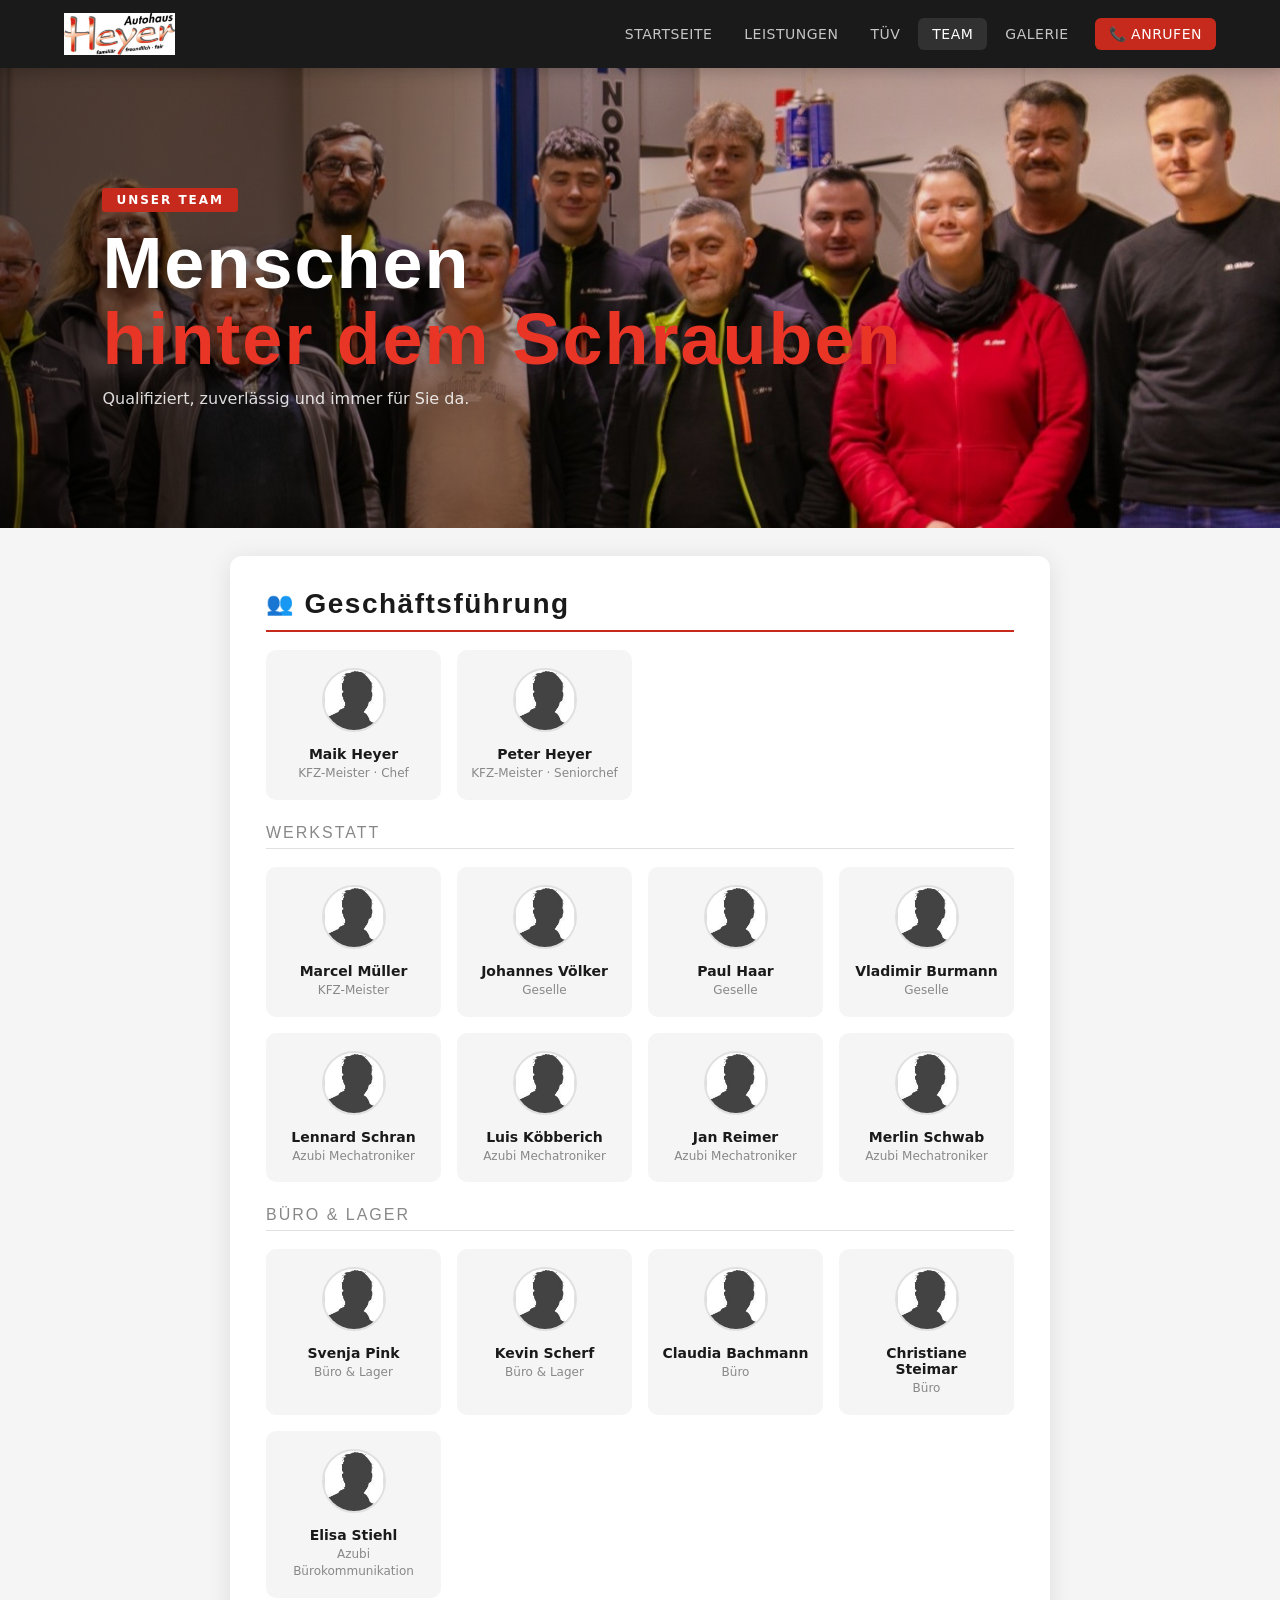
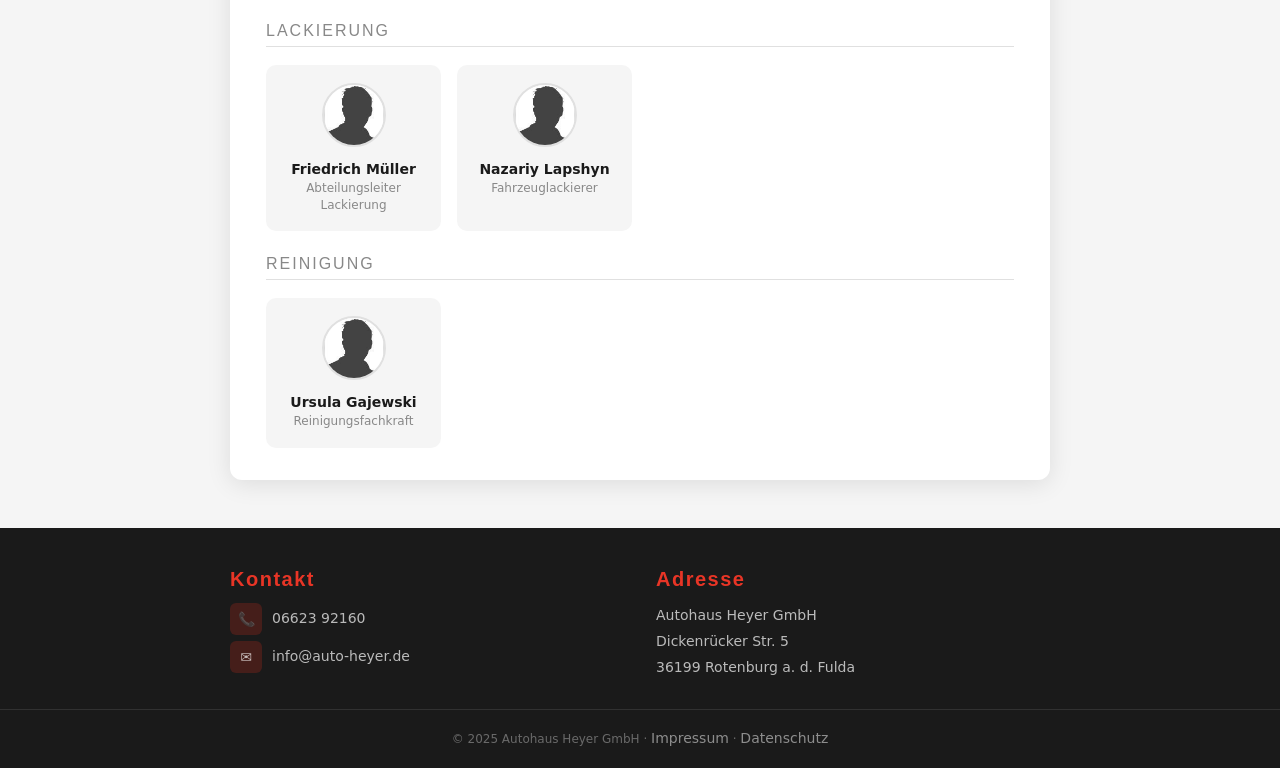
==== team.html @ 65eefb24 "initial commit" ====
<!DOCTYPE html>
<html lang="de">
<head>
    <meta charset="UTF-8">
    <meta name="viewport" content="width=device-width, initial-scale=1.0">
    <title>Team – Autohaus Heyer</title>
    <link rel="stylesheet" href="style.css">
</head>
<body>

<nav>
    <a class="nav-logo" href="index.html"><img src="images/logo.jpg" alt="Autohaus Heyer Logo"></a>
    <div class="nav-links">
        <a href="index.html">Startseite</a>
        <a href="leistungen.html">Leistungen</a>
        <a href="tuev.html">TÜV</a>
        <a href="team.html" class="active">Team</a>
        <a href="galerie.html">Galerie</a>
        <a href="tel:0662392160" class="nav-cta">📞 Anrufen</a>
    </div>
    <button class="burger" onclick="toggleMenu()" aria-label="Menü">
        <svg width="26" height="26" viewBox="0 0 50 50"><path d="M0 7.5h50v5H0zm0 15h50v5H0zm0 15h50v5H0z"/></svg>
    </button>
</nav>

<div class="mobile-menu" id="mobileMenu">
    <a href="index.html">Startseite</a>
    <a href="leistungen.html">Leistungen</a>
    <a href="tuev.html">TÜV</a>
    <a href="team.html">Team</a>
    <a href="galerie.html">Galerie</a>
    <a href="tel:0662392160">📞 06623 92160</a>
</div>

<div class="hero">
    <img src="images/Gruppenfoto-Weihnachten2024.jpg" alt="Das Team von Autohaus Heyer">
    <div class="hero-overlay">
        <div class="hero-text">
            <span class="hero-badge">Unser Team</span>
            <h1>Menschen<br><span>hinter dem Schrauben</span></h1>
            <p>Qualifiziert, zuverlässig und immer für Sie da.</p>
        </div>
    </div>
</div>

<div style="max-width:860px; margin:0 auto; padding:0 20px;">

    <div class="card">
        <h2><span class="icon">👥</span> Geschäftsführung</h2>
        <div class="team-grid">
            <div class="team-card">
                <img src="images/emptyprofile.jpg" alt="Maik Heyer">
                <div class="name">Maik Heyer</div>
                <div class="role">KFZ-Meister · Chef</div>
            </div>
            <div class="team-card">
                <img src="images/emptyprofile.jpg" alt="Peter Heyer">
                <div class="name">Peter Heyer</div>
                <div class="role">KFZ-Meister · Seniorchef</div>
            </div>
        </div>

        <div class="team-section-label">Werkstatt</div>
        <div class="team-grid">
            <div class="team-card">
                <img src="images/emptyprofile.jpg" alt="Marcel Müller">
                <div class="name">Marcel Müller</div>
                <div class="role">KFZ-Meister</div>
            </div>
            <div class="team-card">
                <img src="images/emptyprofile.jpg" alt="Johannes Völker">
                <div class="name">Johannes Völker</div>
                <div class="role">Geselle</div>
            </div>
            <div class="team-card">
                <img src="images/emptyprofile.jpg" alt="Paul Haar">
                <div class="name">Paul Haar</div>
                <div class="role">Geselle</div>
            </div>
            <div class="team-card">
                <img src="images/emptyprofile.jpg" alt="Vladimir Burmann">
                <div class="name">Vladimir Burmann</div>
                <div class="role">Geselle</div>
            </div>
            <div class="team-card">
                <img src="images/emptyprofile.jpg" alt="Lennard Schran">
                <div class="name">Lennard Schran</div>
                <div class="role">Azubi Mechatroniker</div>
            </div>
            <div class="team-card">
                <img src="images/emptyprofile.jpg" alt="Luis Köbberich">
                <div class="name">Luis Köbberich</div>
                <div class="role">Azubi Mechatroniker</div>
            </div>
            <div class="team-card">
                <img src="images/emptyprofile.jpg" alt="Jan Reimer">
                <div class="name">Jan Reimer</div>
                <div class="role">Azubi Mechatroniker</div>
            </div>
            <div class="team-card">
                <img src="images/emptyprofile.jpg" alt="Merlin Schwab">
                <div class="name">Merlin Schwab</div>
                <div class="role">Azubi Mechatroniker</div>
            </div>
        </div>

        <div class="team-section-label">Büro &amp; Lager</div>
        <div class="team-grid">
            <div class="team-card">
                <img src="images/emptyprofile.jpg" alt="Svenja Berge">
                <div class="name">Svenja Pink</div>
                <div class="role">Büro &amp; Lager</div>
            </div>
            <div class="team-card">
                <img src="images/emptyprofile.jpg" alt="Kevin Scherf">
                <div class="name">Kevin Scherf</div>
                <div class="role">Büro &amp; Lager</div>
            </div>
            <div class="team-card">
                <img src="images/emptyprofile.jpg" alt="Claudia Bachmann">
                <div class="name">Claudia Bachmann</div>
                <div class="role">Büro</div>
            </div>
            <div class="team-card">
                <img src="images/emptyprofile.jpg" alt="Christiane Steimar">
                <div class="name">Christiane Steimar</div>
                <div class="role">Büro</div>
            </div>
            <div class="team-card">
                <img src="images/emptyprofile.jpg" alt="Elisa Stiehl">
                <div class="name">Elisa Stiehl</div>
                <div class="role">Azubi Bürokommunikation</div>
            </div>
        </div>

        <div class="team-section-label">Lackierung</div>
        <div class="team-grid">
            <div class="team-card">
                <img src="images/emptyprofile.jpg" alt="Friedrich Müller">
                <div class="name">Friedrich Müller</div>
                <div class="role">Abteilungsleiter Lackierung</div>
            </div>
            <div class="team-card">
                <img src="images/emptyprofile.jpg" alt="Nazariy Lapshyn">
                <div class="name">Nazariy Lapshyn</div>
                <div class="role">Fahrzeuglackierer</div>
            </div>
        </div>

        <div class="team-section-label">Reinigung</div>
        <div class="team-grid">
            <div class="team-card">
                <img src="images/emptyprofile.jpg" alt="Ursula Gajewski">
                <div class="name">Ursula Gajewski</div>
                <div class="role">Reinigungsfachkraft</div>
            </div>
        </div>
    </div>

</div>

<footer>
    <div class="footer-inner">
        <div>
            <h3>Kontakt</h3>
            <div class="contact-item"><span class="contact-icon">📞</span><a href="tel:0662392160">06623 92160</a></div>
            <div class="contact-item"><span class="contact-icon">✉️</span><a href="mailto:info@auto-heyer.de">info@auto-heyer.de</a></div>
        </div>
        <div>
            <h3>Adresse</h3>
            <p>Autohaus Heyer GmbH<br>Dickenrücker Str. 5<br>36199 Rotenburg a. d. Fulda</p>
        </div>
    </div>
    <div class="footer-bottom">© 2025 Autohaus Heyer GmbH · <a href="impressum.html" style="color:rgba(255,255,255,0.5); text-decoration:none;">Impressum</a> · <a href="datenschutz.html" style="color:rgba(255,255,255,0.5); text-decoration:none;">Datenschutz</a></div>
</footer>

<script>
function toggleMenu() { document.getElementById('mobileMenu').classList.toggle('open'); }
document.addEventListener('click', function(e) {
    if (!e.target.closest('nav') && !e.target.closest('.mobile-menu'))
        document.getElementById('mobileMenu').classList.remove('open');
});
</script>
</body>
</html>
---- style.css ----
/*
  SCHRIFTEN – LOKALE EINBINDUNG
  Lade die Schriften hier herunter und lege sie in einen Ordner "fonts/" neben dieser Datei:
  - Bebas Neue:  https://fonts.google.com/specimen/Bebas+Neue  → BebasNeue-Regular.ttf
  - Outfit:      https://fonts.google.com/specimen/Outfit      → Outfit-VariableFont.ttf

  Dann diese @font-face-Blöcke aktivieren (Kommentarzeichen entfernen):

  @font-face {
    font-family: 'Bebas Neue';
    src: url('fonts/BebasNeue-Regular.ttf') format('truetype');
    font-display: swap;
  }
  @font-face {
    font-family: 'Outfit';
    src: url('fonts/Outfit-VariableFont.ttf') format('truetype');
    font-display: swap;
  }

  Solange die Dateien fehlen, werden die unten angegebenen Fallback-Schriften verwendet.
  Die Seite sieht damit bereits sehr gut aus.
*/

:root {
    --red: #c62a1c;
    --red-dark: #9e1f14;
    --red-light: #e83526;
    --dark: #1a1a1a;
    --dark-2: #242424;
    --mid: #3a3a3a;
    --light-bg: #f5f5f5;
    --white: #ffffff;
    --grey: #888888;
    --border: #e0e0e0;
    --shadow: 0 4px 24px rgba(0,0,0,0.10);
    --shadow-lg: 0 8px 40px rgba(0,0,0,0.18);
}

*, *::before, *::after {
    margin: 0;
    padding: 0;
    box-sizing: border-box;
}

html {
    scroll-behavior: smooth;
}

body {
    font-family: 'Outfit', 'Segoe UI', system-ui, -apple-system, sans-serif;
    background: var(--light-bg);
    color: var(--dark);
    animation: fadeIn 0.5s ease;
}

@keyframes fadeIn {
    from { opacity: 0; transform: translateY(8px); }
    to   { opacity: 1; transform: translateY(0); }
}

/* ─── NAVIGATION ─────────────────────────────── */
nav {
    background: var(--dark);
    position: sticky;
    top: 0;
    z-index: 100;
    display: flex;
    align-items: center;
    justify-content: space-between;
    padding: 0 5%;
    height: 68px;
    box-shadow: 0 2px 16px rgba(0,0,0,0.25);
}

.nav-logo {
    display: flex;
    align-items: center;
    gap: 12px;
    text-decoration: none;
}

.nav-logo img {
    height: 42px;
    object-fit: contain;
}

.nav-title {
    font-family: 'Bebas Neue', sans-serif;
    font-size: 26px;
    color: var(--white);
    letter-spacing: 1px;
    display: none; /* shown as fallback if logo fails */
}

.nav-links {
    display: flex;
    align-items: center;
    gap: 4px;
}

.nav-links a {
    color: rgba(255,255,255,0.75);
    text-decoration: none;
    font-size: 14px;
    font-weight: 500;
    letter-spacing: 0.5px;
    padding: 8px 14px;
    border-radius: 6px;
    transition: all 0.2s;
    text-transform: uppercase;
}

.nav-links a:hover,
.nav-links a.active {
    color: var(--white);
    background: rgba(255,255,255,0.1);
}

.nav-links a.nav-cta {
    background: var(--red);
    color: white;
    margin-left: 8px;
}

.nav-links a.nav-cta:hover {
    background: var(--red-light);
}

.burger {
    display: none;
    background: none;
    border: none;
    cursor: pointer;
    padding: 8px;
    color: white;
}

.burger svg { fill: white; display: block; }

/* Mobile menu */
.mobile-menu {
    display: none;
    position: fixed;
    top: 68px;
    left: 0; right: 0;
    background: var(--dark-2);
    z-index: 99;
    padding: 12px 0 20px;
    box-shadow: 0 8px 24px rgba(0,0,0,0.3);
    border-top: 2px solid var(--red);
}

.mobile-menu.open { display: block; }

.mobile-menu a {
    display: block;
    color: rgba(255,255,255,0.85);
    text-decoration: none;
    font-size: 16px;
    font-weight: 500;
    padding: 13px 5%;
    border-bottom: 1px solid rgba(255,255,255,0.07);
    transition: background 0.2s, color 0.2s;
    text-transform: uppercase;
    letter-spacing: 0.5px;
}

.mobile-menu a:hover { background: rgba(198,42,28,0.15); color: white; }

/* ─── HERO ────────────────────────────────────── */
.hero {
    position: relative;
    overflow: hidden;
    height: 460px;
}

.hero img {
    width: 100%;
    height: 100%;
    object-fit: cover;
    object-position: center;
    display: block;
}

.hero-overlay {
    position: absolute;
    inset: 0;
    background: linear-gradient(to right, rgba(0,0,0,0.6) 0%, rgba(0,0,0,0.1) 60%, transparent 100%);
    display: flex;
    align-items: center;
    padding: 0 8%;
}

.hero-text h1 {
    font-family: 'Bebas Neue', sans-serif;
    font-size: clamp(42px, 6vw, 72px);
    color: white;
    line-height: 1.05;
    letter-spacing: 2px;
    text-shadow: 0 2px 16px rgba(0,0,0,0.4);
}

.hero-text h1 span {
    color: var(--red-light);
}

.hero-text p {
    color: rgba(255,255,255,0.85);
    font-size: 16px;
    margin-top: 12px;
    font-weight: 300;
    max-width: 400px;
}

.hero-badge {
    display: inline-block;
    background: var(--red);
    color: white;
    font-size: 12px;
    font-weight: 600;
    letter-spacing: 2px;
    text-transform: uppercase;
    padding: 5px 14px;
    border-radius: 3px;
    margin-bottom: 14px;
}

/* ─── PAGE HEADER (subpages) ──────────────────── */
.page-header {
    background: var(--dark);
    padding: 40px 5%;
    border-bottom: 3px solid var(--red);
}

.page-header h1 {
    font-family: 'Bebas Neue', sans-serif;
    font-size: 40px;
    color: white;
    letter-spacing: 2px;
}

.page-header p {
    color: rgba(255,255,255,0.6);
    font-size: 15px;
    margin-top: 6px;
}

/* ─── MAIN CONTENT WRAPPER ────────────────────── */
.content-wrap {
    max-width: 860px;
    margin: 0 auto;
    padding: 0 20px;
}

/* ─── CARDS / BOXES ───────────────────────────── */
.card {
    background: var(--white);
    border-radius: 12px;
    box-shadow: var(--shadow);
    padding: 32px 36px;
    margin: 28px auto;
    max-width: 860px;
    margin-left: auto;
    margin-right: auto;
}

.card h2 {
    font-family: 'Bebas Neue', sans-serif;
    font-size: 28px;
    color: var(--dark);
    letter-spacing: 1.5px;
    margin-bottom: 14px;
    padding-bottom: 10px;
    border-bottom: 2px solid var(--red);
    display: flex;
    align-items: center;
    gap: 10px;
}

.card h2 .icon {
    font-size: 22px;
}

.card p {
    font-size: 15px;
    line-height: 1.7;
    color: #444;
}

/* ─── ÖFFNUNGSZEITEN GRID ─────────────────────── */
.hours-grid {
    display: grid;
    grid-template-columns: 1fr 1fr;
    gap: 10px 30px;
    margin-top: 10px;
}

.hours-row {
    display: contents;
}

.hours-day {
    font-weight: 600;
    color: var(--dark);
    font-size: 15px;
    padding: 8px 0;
    border-bottom: 1px solid var(--border);
}

.hours-time {
    color: #555;
    font-size: 15px;
    padding: 8px 0;
    border-bottom: 1px solid var(--border);
}

.hours-closed {
    color: var(--red);
    font-weight: 600;
}

/* ─── HIGHLIGHT BOX ───────────────────────────── */
.highlight-box {
    background: linear-gradient(135deg, var(--red) 0%, var(--red-dark) 100%);
    border-radius: 12px;
    padding: 28px 36px;
    color: white;
    margin: 28px auto;
    max-width: 860px;
    display: flex;
    align-items: center;
    justify-content: space-between;
    gap: 20px;
    box-shadow: var(--shadow-lg);
}

.highlight-box h2 {
    font-family: 'Bebas Neue', sans-serif;
    font-size: 26px;
    letter-spacing: 1.5px;
    margin-bottom: 6px;
}

.highlight-box p {
    font-size: 15px;
    opacity: 0.9;
}

.highlight-price {
    font-family: 'Bebas Neue', sans-serif;
    font-size: 52px;
    letter-spacing: 2px;
    white-space: nowrap;
    opacity: 0.95;
}

/* ─── PAKETE ──────────────────────────────────── */
.pakete-grid {
    display: flex;
    gap: 16px;
    flex-wrap: wrap;
    margin-top: 18px;
}

.paket-item {
    background: var(--light-bg);
    border-radius: 10px;
    padding: 12px 20px;
    display: flex;
    align-items: center;
    gap: 12px;
}

.paket-item img {
    height: 40px;
    object-fit: contain;
    border-radius: 4px;
}

/* ─── LEISTUNGEN LIST ─────────────────────────── */
.leistungen-grid {
    display: grid;
    grid-template-columns: 1fr 1fr;
    gap: 20px;
    margin-top: 16px;
}

.leistung-group {
    background: var(--light-bg);
    border-radius: 10px;
    padding: 18px 20px;
}

.leistung-group h3 {
    font-family: 'Bebas Neue', sans-serif;
    font-size: 18px;
    letter-spacing: 1px;
    color: var(--red);
    margin-bottom: 10px;
    display: flex;
    align-items: center;
    gap: 8px;
}

.leistung-group ul {
    list-style: none;
    padding: 0;
}

.leistung-group ul li {
    font-size: 14px;
    color: #555;
    padding: 4px 0;
    border-bottom: 1px solid rgba(0,0,0,0.05);
    display: flex;
    align-items: flex-start;
    gap: 7px;
}

.leistung-group ul li::before {
    content: '›';
    color: var(--red);
    font-weight: 700;
    flex-shrink: 0;
    margin-top: 1px;
}

/* ─── REIFEN ──────────────────────────────────── */
.reifen-prices {
    display: grid;
    grid-template-columns: 1fr 1fr;
    gap: 16px;
    margin-top: 18px;
}

.price-item {
    background: var(--light-bg);
    border-radius: 10px;
    padding: 20px;
    display: flex;
    justify-content: space-between;
    align-items: center;
}

.price-item .label { font-size: 14px; color: #555; font-weight: 500; }
.price-item .price {
    font-family: 'Bebas Neue', sans-serif;
    font-size: 28px;
    color: var(--red);
    letter-spacing: 1px;
}

.btn {
    display: inline-flex;
    align-items: center;
    gap: 8px;
    background: var(--red);
    color: white;
    text-decoration: none;
    padding: 13px 28px;
    border-radius: 8px;
    font-size: 15px;
    font-weight: 600;
    letter-spacing: 0.5px;
    margin-top: 20px;
    transition: background 0.2s, transform 0.15s;
}

.btn:hover { background: var(--red-light); transform: translateY(-1px); }

/* ─── TEAM ────────────────────────────────────── */
.team-grid {
    display: grid;
    grid-template-columns: repeat(auto-fill, minmax(160px, 1fr));
    gap: 16px;
    margin-top: 18px;
}

.team-card {
    background: var(--light-bg);
    border-radius: 10px;
    padding: 18px 14px;
    text-align: center;
}

.team-card img {
    width: 64px;
    height: 64px;
    border-radius: 50%;
    object-fit: cover;
    margin-bottom: 10px;
    border: 2px solid var(--border);
}

.team-card .name {
    font-weight: 600;
    font-size: 14px;
    color: var(--dark);
    margin-bottom: 3px;
}

.team-card .role {
    font-size: 12px;
    color: var(--grey);
    line-height: 1.4;
}

.team-section-label {
    font-family: 'Bebas Neue', sans-serif;
    font-size: 16px;
    letter-spacing: 2px;
    color: var(--grey);
    text-transform: uppercase;
    margin: 24px 0 10px;
    padding-bottom: 6px;
    border-bottom: 1px solid var(--border);
}

/* ─── FOOTER ──────────────────────────────────── */
footer {
    background: var(--dark);
    color: white;
    margin-top: 48px;
}

.footer-inner {
    max-width: 860px;
    margin: 0 auto;
    padding: 40px 20px 28px;
    display: grid;
    grid-template-columns: 1fr 1fr;
    gap: 32px;
}

footer h3 {
    font-family: 'Bebas Neue', sans-serif;
    font-size: 20px;
    letter-spacing: 1.5px;
    color: var(--red-light);
    margin-bottom: 12px;
}

footer p, footer a {
    font-size: 14px;
    line-height: 1.85;
    color: rgba(255,255,255,0.7);
    text-decoration: none;
}

footer a:hover { color: white; }

.footer-bottom {
    border-top: 1px solid rgba(255,255,255,0.1);
    text-align: center;
    padding: 16px 20px;
    font-size: 12px;
    color: rgba(255,255,255,0.35);
}

/* ─── CONTACT INFO ────────────────────────────── */
.contact-item {
    display: flex;
    align-items: center;
    gap: 10px;
    margin: 6px 0;
    font-size: 14px;
    color: rgba(255,255,255,0.7);
}

.contact-icon {
    width: 32px;
    height: 32px;
    background: rgba(198,42,28,0.25);
    border-radius: 6px;
    display: flex;
    align-items: center;
    justify-content: center;
    font-size: 14px;
    flex-shrink: 0;
}

/* ─── RESPONSIVE ──────────────────────────────── */
@media (max-width: 768px) {
    .nav-links { display: none; }
    .burger { display: block; }

    .hero { height: 300px; }

    .card { padding: 22px 18px; margin: 16px 12px; }
    .highlight-box { flex-direction: column; text-align: center; padding: 24px 20px; margin: 16px 12px; }
    .leistungen-grid { grid-template-columns: 1fr; }
    .reifen-prices { grid-template-columns: 1fr; }
    .team-grid { grid-template-columns: repeat(auto-fill, minmax(130px, 1fr)); }
    .footer-inner { grid-template-columns: 1fr; gap: 20px; }
    .hours-grid { grid-template-columns: 1fr; }
    .hours-day { border-bottom: none; padding-bottom: 0; font-weight: 700; }
    .hours-time { padding-top: 0; }
    .page-header { padding: 28px 5%; }
    .page-header h1 { font-size: 30px; }
}

@media (max-width: 480px) {
    nav { padding: 0 4%; }
    .pakete-grid { flex-direction: column; }
}
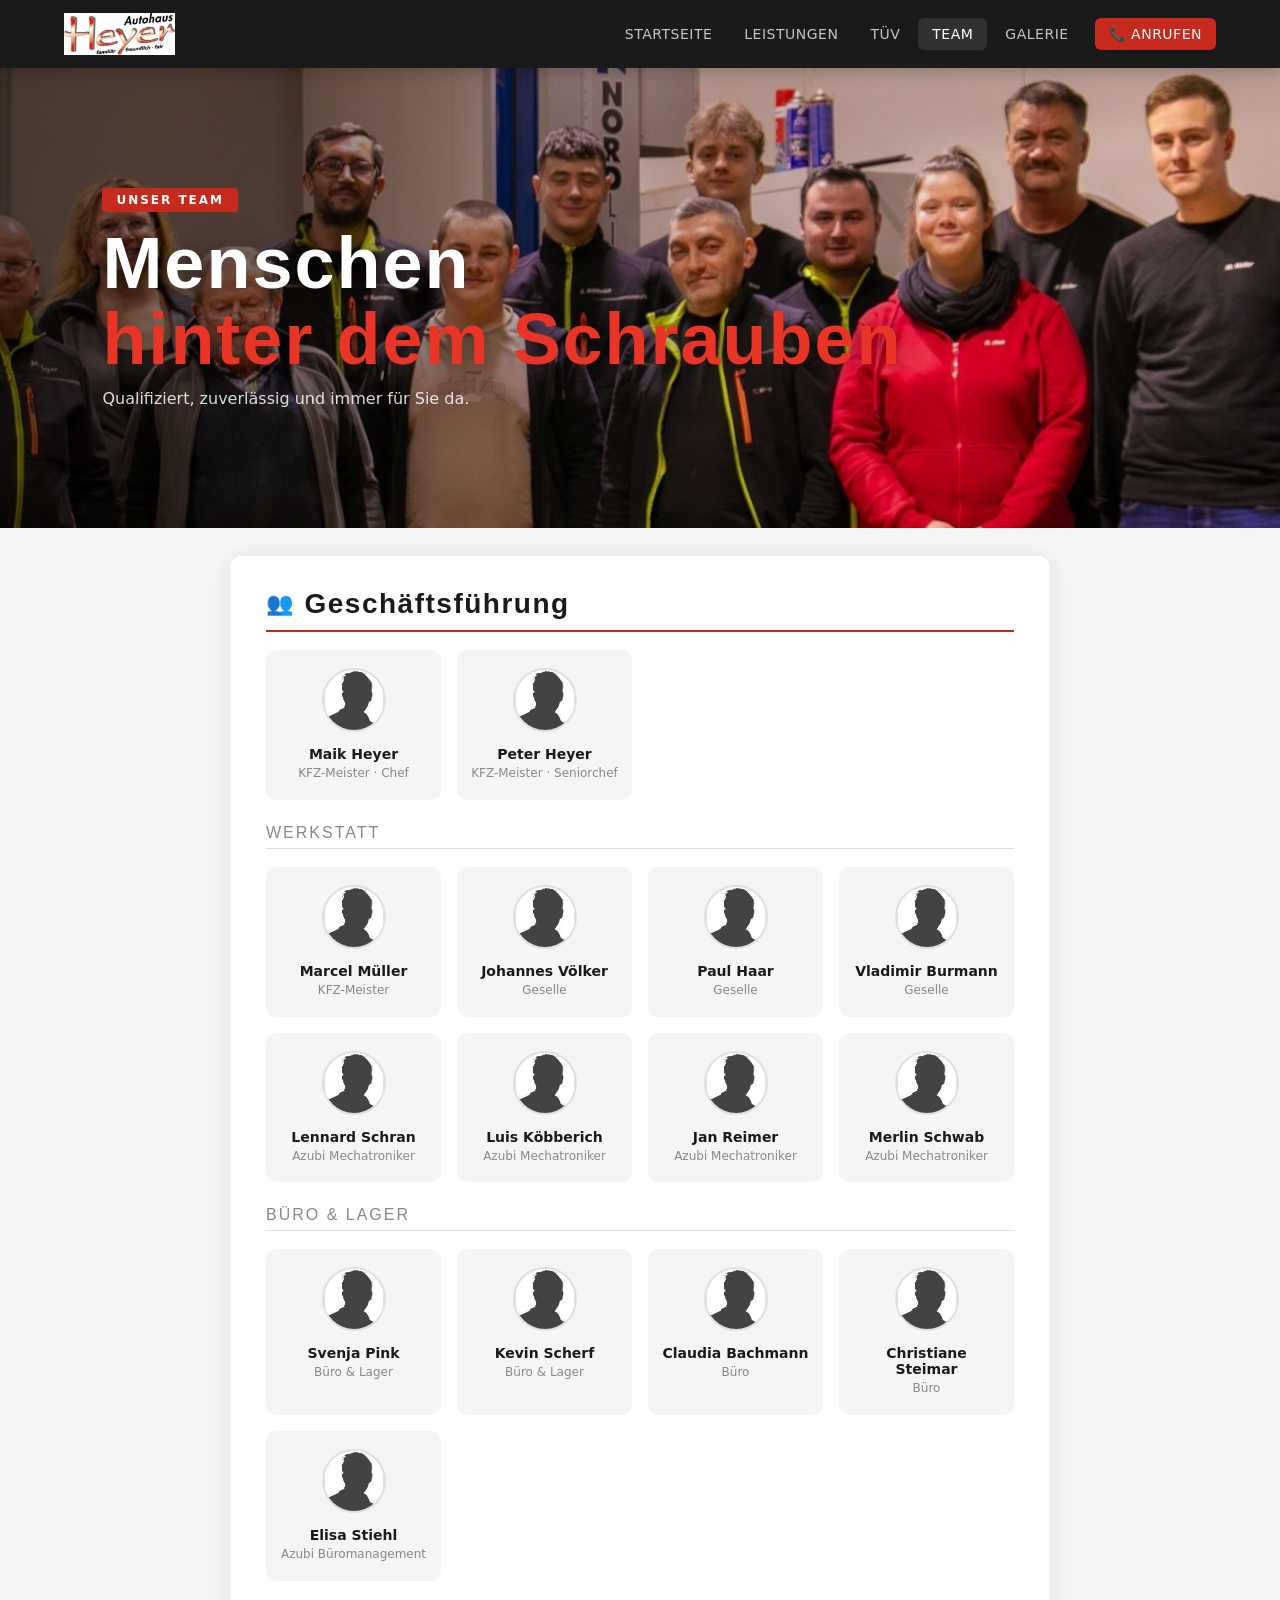
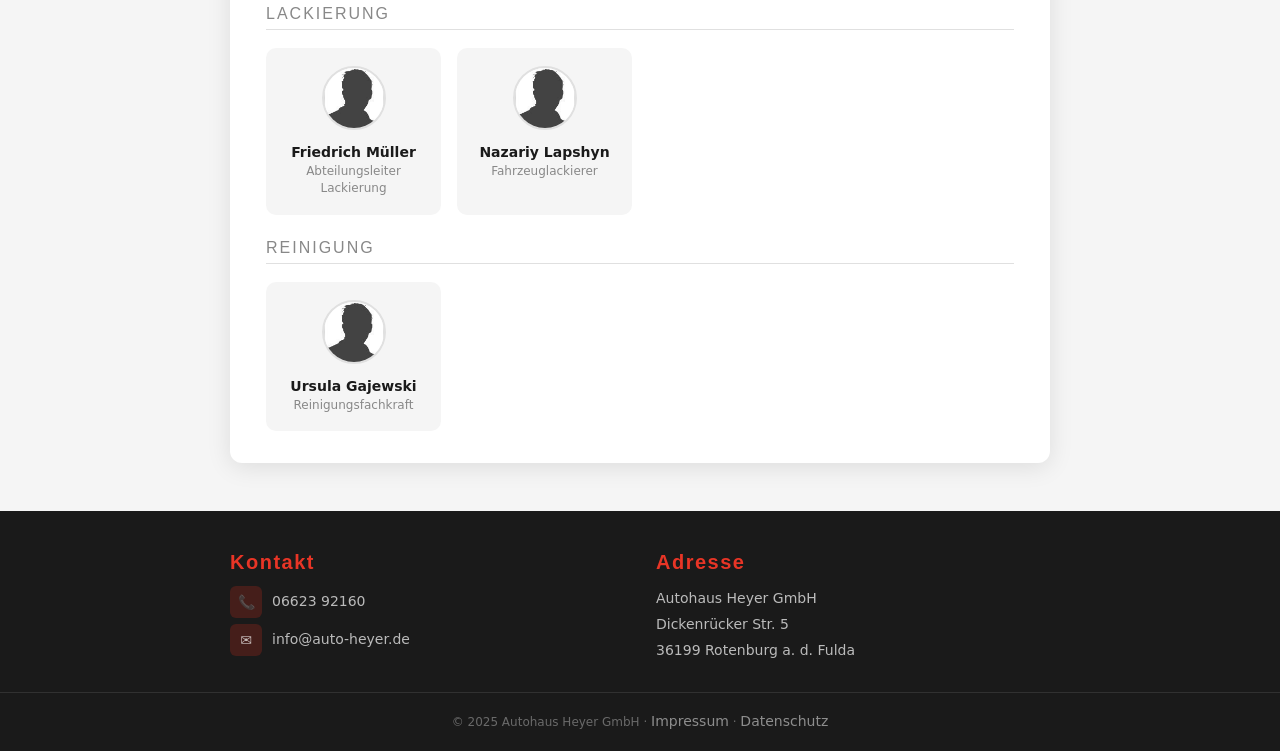
==== commit 8fbc76ca: "Bürokommunikation -> Büromanagement" ====
--- a/team.html
+++ b/team.html
@@ -129,7 +129,7 @@
             <div class="team-card">
                 <img src="images/emptyprofile.jpg" alt="Elisa Stiehl">
                 <div class="name">Elisa Stiehl</div>
-                <div class="role">Azubi Bürokommunikation</div>
+                <div class="role">Azubi Büromanagement</div>
             </div>
         </div>
 
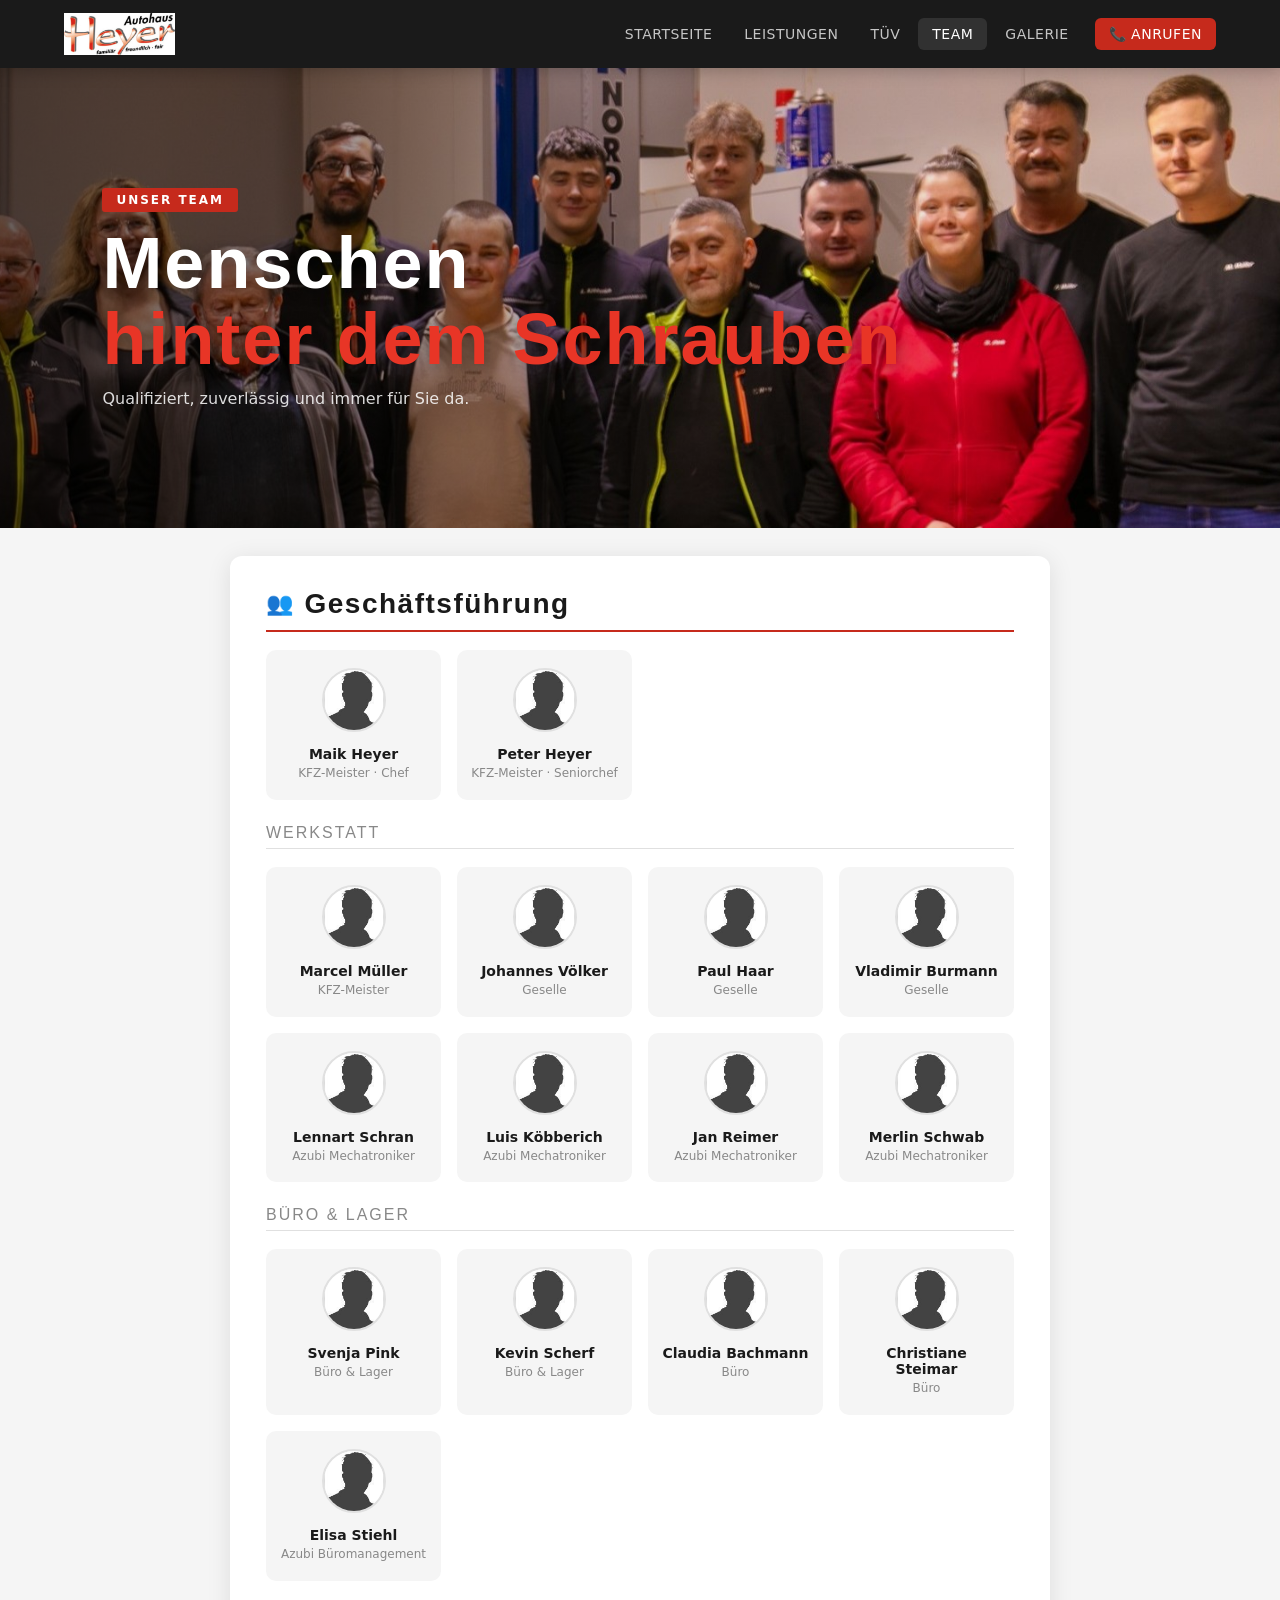
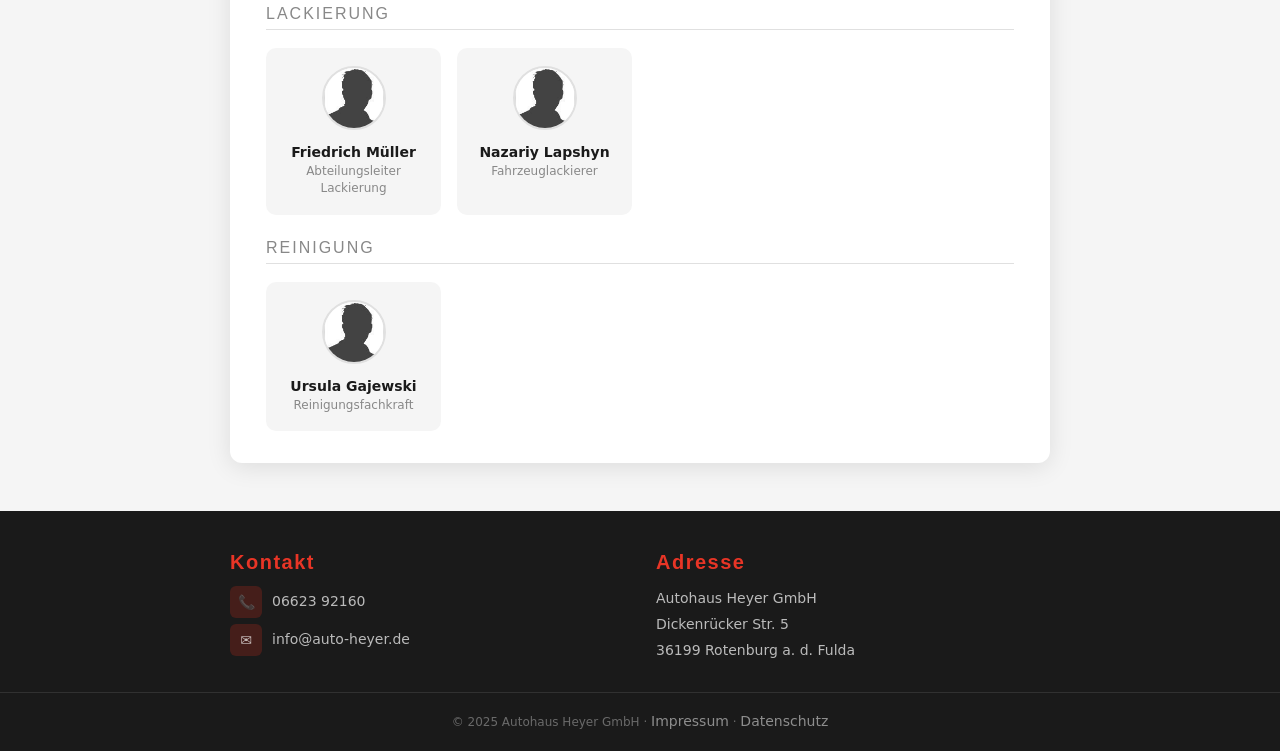
==== commit a602c86f: "Lennard -> Lennart" ====
--- a/team.html
+++ b/team.html
@@ -84,7 +84,7 @@
             </div>
             <div class="team-card">
                 <img src="images/emptyprofile.jpg" alt="Lennard Schran">
-                <div class="name">Lennard Schran</div>
+                <div class="name">Lennart Schran</div>
                 <div class="role">Azubi Mechatroniker</div>
             </div>
             <div class="team-card">
